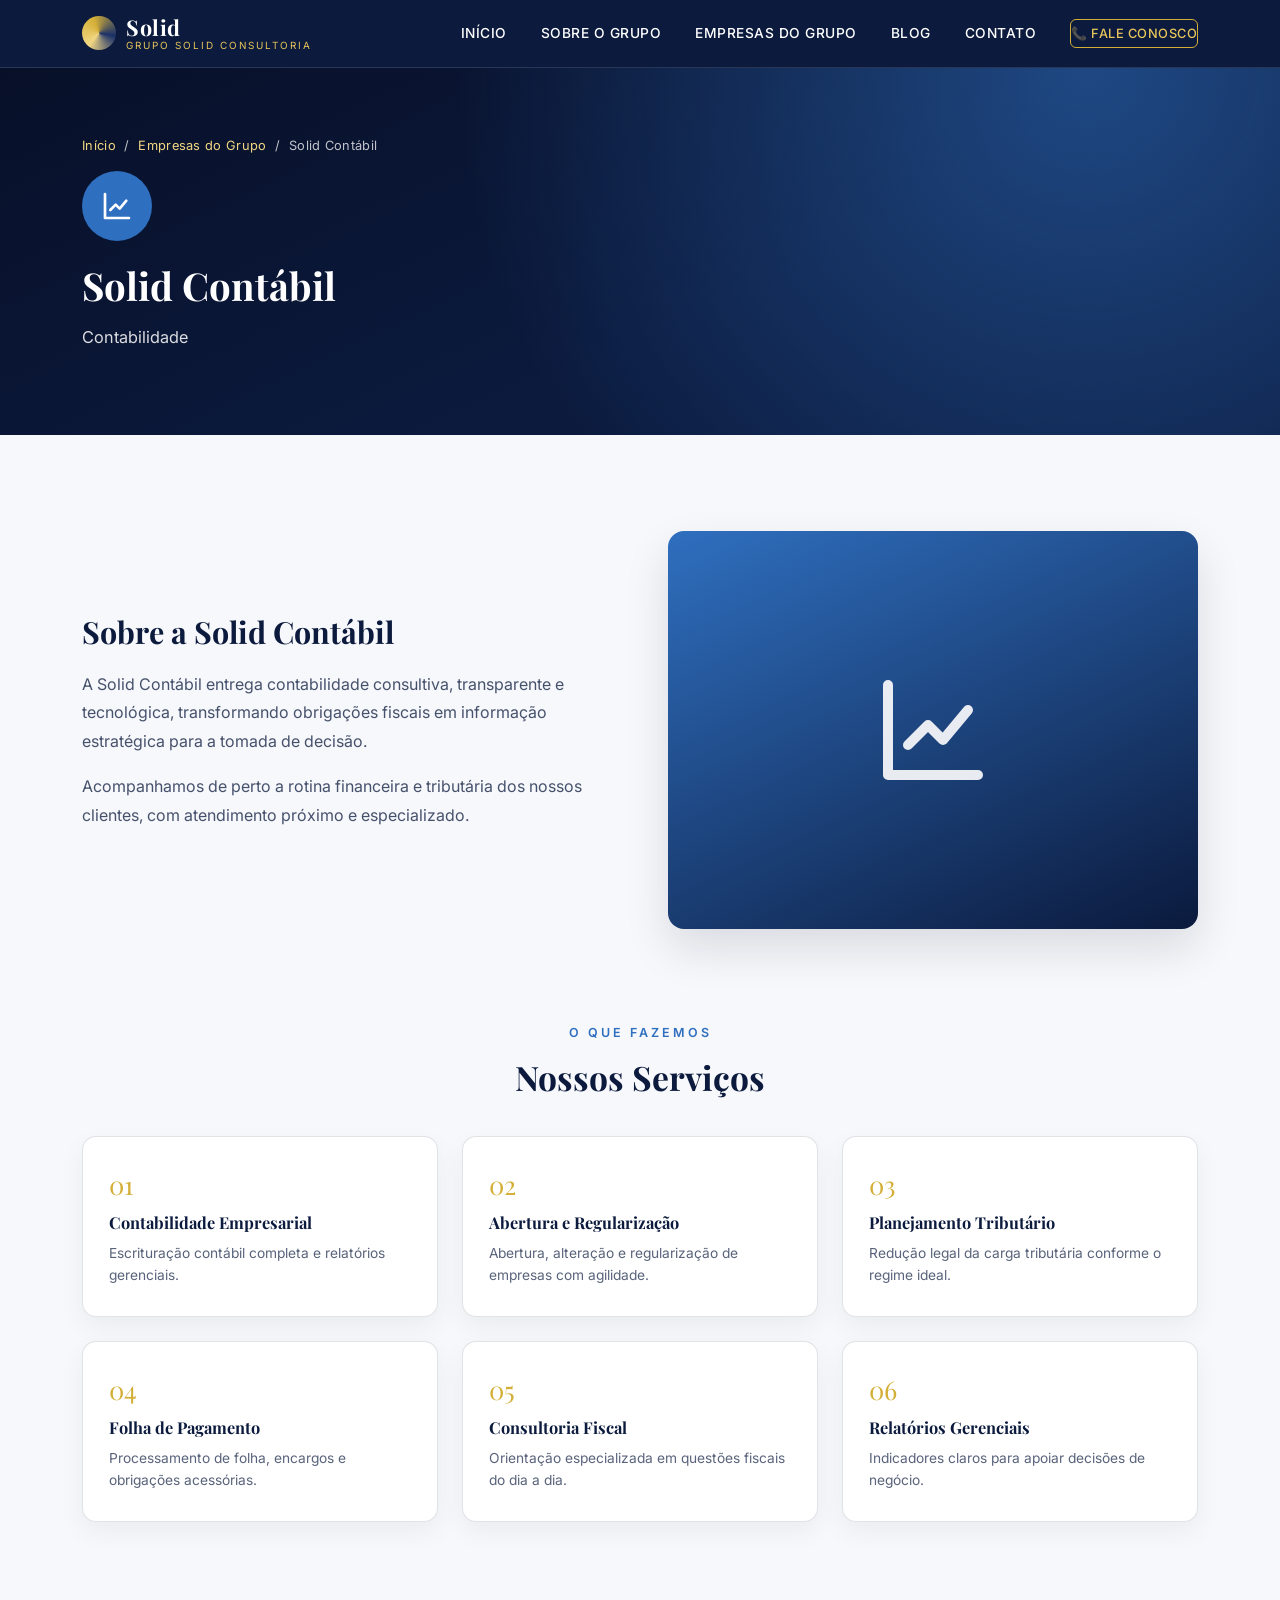
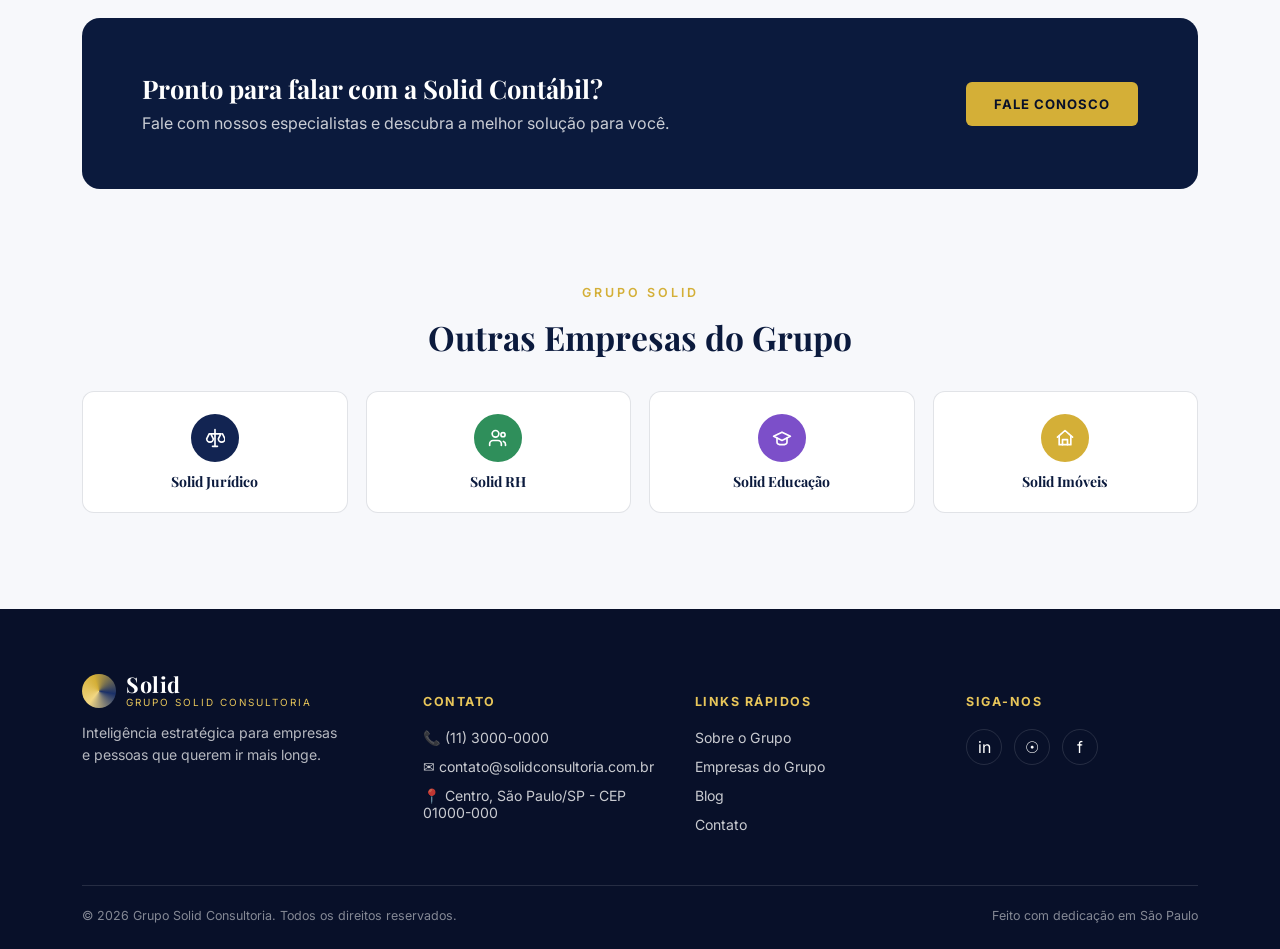
==== solid-contabil.html @ 3249cf97 "Add files via upload" ====
<!DOCTYPE html>
<html lang="pt-BR">
<head>
<meta charset="UTF-8">
<meta name="viewport" content="width=device-width, initial-scale=1.0">
<title>Solid Contábil | Grupo Solid Consultoria</title>
<link rel="preconnect" href="https://fonts.googleapis.com">
<link href="https://fonts.googleapis.com/css2?family=Playfair+Display:wght@600;700&family=Inter:wght@400;500;600;700&display=swap" rel="stylesheet">
<link rel="stylesheet" href="style.css">
</head>
<body>

<header class="site-header">
  <div class="header-inner">
    <a href="index.html" class="brand">
      <span class="brand-mark"></span>
      <span class="brand-text"><strong>Solid</strong><span>Grupo Solid Consultoria</span></span>
    </a>
    <button class="nav-toggle" aria-label="Abrir menu">&#9776;</button>
    <nav class="main-nav">
      <a href="index.html">Início</a>
      <a href="index.html#sobre">Sobre o Grupo</a>
      <a href="index.html#empresas">Empresas do Grupo</a>
      <a href="index.html#blog">Blog</a>
      <a href="index.html#contato">Contato</a>
      <a href="index.html#contato" class="cta-btn">&#128222; Fale Conosco</a>
    </nav>
  </div>
</header>

<section class="page-hero" style="background:radial-gradient(circle at 85% 0%, rgba(47,111,191,.55), transparent 55%), linear-gradient(155deg,var(--navy-950),var(--navy-900) 60%);">
  <div class="container">
    <div class="breadcrumb"><a href="index.html">Início</a> &nbsp;/&nbsp; <a href="index.html#empresas">Empresas do Grupo</a> &nbsp;/&nbsp; Solid Contábil</div>
    <span class="icon-badge" style="background:#2f6fbf;"><svg viewBox="0 0 24 24" fill="none" stroke="currentColor" stroke-width="2" stroke-linecap="round" stroke-linejoin="round"><path d="M3 3v18h18"/><path d="M7 15l4-4 3 3 5-6"/></svg></span>
    <h1>Solid Contábil</h1>
    <p>Contabilidade</p>
  </div>
</section>

<section class="section">
  <div class="container about-grid">
    <div class="about-copy">
      <h2>Sobre a Solid Contábil</h2>
      <p>A Solid Contábil entrega contabilidade consultiva, transparente e tecnológica, transformando obrigações fiscais em informação estratégica para a tomada de decisão.</p>
      <p>Acompanhamos de perto a rotina financeira e tributária dos nossos clientes, com atendimento próximo e especializado.</p>
    </div>
    <div class="about-visual" style="background:linear-gradient(155deg, #2f6fbf, var(--navy-900));">
      <svg viewBox="0 0 24 24" fill="none" stroke="currentColor" stroke-width="2" stroke-linecap="round" stroke-linejoin="round"><path d="M3 3v18h18"/><path d="M7 15l4-4 3 3 5-6"/></svg>
    </div>
  </div>
</section>

<section class="section" style="padding-top:0;">
  <div class="container">
    <div class="section-head" style="margin-bottom:40px;">
      <span class="eyebrow" style="color:#2f6fbf;">O Que Fazemos</span>
      <h2>Nossos Serviços</h2>
    </div>
    <div class="services-grid">
            <div class="service-item">
        <span class="num">01</span>
        <h4>Contabilidade Empresarial</h4>
        <p>Escrituração contábil completa e relatórios gerenciais.</p>
      </div>
      <div class="service-item">
        <span class="num">02</span>
        <h4>Abertura e Regularização</h4>
        <p>Abertura, alteração e regularização de empresas com agilidade.</p>
      </div>
      <div class="service-item">
        <span class="num">03</span>
        <h4>Planejamento Tributário</h4>
        <p>Redução legal da carga tributária conforme o regime ideal.</p>
      </div>
      <div class="service-item">
        <span class="num">04</span>
        <h4>Folha de Pagamento</h4>
        <p>Processamento de folha, encargos e obrigações acessórias.</p>
      </div>
      <div class="service-item">
        <span class="num">05</span>
        <h4>Consultoria Fiscal</h4>
        <p>Orientação especializada em questões fiscais do dia a dia.</p>
      </div>
      <div class="service-item">
        <span class="num">06</span>
        <h4>Relatórios Gerenciais</h4>
        <p>Indicadores claros para apoiar decisões de negócio.</p>
      </div>
    </div>
  </div>
</section>

<section class="section" style="padding-top:0;">
  <div class="container">
    <div class="cta-band">
      <div>
        <h3>Pronto para falar com a Solid Contábil?</h3>
        <p>Fale com nossos especialistas e descubra a melhor solução para você.</p>
      </div>
      <a href="index.html#contato" class="btn-solid">Fale Conosco</a>
    </div>
  </div>
</section>

<section class="section other-services" style="padding-top:0;">
  <div class="container">
    <div class="section-head" style="margin-bottom:34px;">
      <span class="eyebrow">Grupo Solid</span>
      <h2>Outras Empresas do Grupo</h2>
    </div>
    <div class="mini-card-grid">
            <a class="mini-card" href="solid-juridico.html">
        <span class="card-icon icon-juridico"><svg viewBox="0 0 24 24" fill="none" stroke="currentColor" stroke-width="2" stroke-linecap="round" stroke-linejoin="round"><path d="M12 2v20M5 7l-3 6a4 4 0 0 0 8 0l-3-6M19 7l-3 6a4 4 0 0 0 8 0l-3-6M5 7h14M9 22h6"/></svg></span>
        <h4>Solid Jurídico</h4>
      </a>
      <a class="mini-card" href="solid-rh.html">
        <span class="card-icon icon-rh"><svg viewBox="0 0 24 24" fill="none" stroke="currentColor" stroke-width="2" stroke-linecap="round" stroke-linejoin="round"><circle cx="9" cy="7" r="4"/><path d="M2 21v-2a4 4 0 0 1 4-4h6a4 4 0 0 1 4 4v2"/><circle cx="18" cy="8" r="2.5"/><path d="M21 21v-1.5a3.5 3.5 0 0 0-2.5-3.36"/></svg></span>
        <h4>Solid RH</h4>
      </a>
      <a class="mini-card" href="solid-educacao.html">
        <span class="card-icon icon-educacao"><svg viewBox="0 0 24 24" fill="none" stroke="currentColor" stroke-width="2" stroke-linecap="round" stroke-linejoin="round"><path d="M22 10L12 5 2 10l10 5 10-5z"/><path d="M6 12v5c0 1.7 2.7 3 6 3s6-1.3 6-3v-5"/></svg></span>
        <h4>Solid Educação</h4>
      </a>
      <a class="mini-card" href="solid-imoveis.html">
        <span class="card-icon icon-imoveis"><svg viewBox="0 0 24 24" fill="none" stroke="currentColor" stroke-width="2" stroke-linecap="round" stroke-linejoin="round"><path d="M3 11l9-8 9 8"/><path d="M5 10v10h14V10"/><path d="M9 20v-6h6v6"/></svg></span>
        <h4>Solid Imóveis</h4>
      </a>
    </div>
  </div>
</section>

<footer class="site-footer" id="contato">
  <div class="container">
    <div class="footer-grid">
      <div class="footer-brand">
        <div class="brand">
          <span class="brand-mark"></span>
          <span class="brand-text"><strong>Solid</strong><span>Grupo Solid Consultoria</span></span>
        </div>
        <p>Inteligência estratégica para empresas e pessoas que querem ir mais longe.</p>
      </div>
      <div>
        <h5>Contato</h5>
        <ul>
          <li>&#128222; (11) 3000-0000</li>
          <li>&#9993; contato@solidconsultoria.com.br</li>
          <li>&#128205; Centro, São Paulo/SP - CEP 01000-000</li>
        </ul>
      </div>
      <div>
        <h5>Links Rápidos</h5>
        <ul>
          <li><a href="index.html#sobre">Sobre o Grupo</a></li>
          <li><a href="index.html#empresas">Empresas do Grupo</a></li>
          <li><a href="index.html#blog">Blog</a></li>
          <li><a href="index.html#contato">Contato</a></li>
        </ul>
      </div>
      <div>
        <h5>Siga-nos</h5>
        <div class="socials">
          <a href="#" aria-label="LinkedIn">in</a>
          <a href="#" aria-label="Instagram">&#9737;</a>
          <a href="#" aria-label="Facebook">f</a>
        </div>
      </div>
    </div>
    <div class="footer-bottom">
      <span>&copy; 2026 Grupo Solid Consultoria. Todos os direitos reservados.</span>
      <span>Feito com dedicação em São Paulo</span>
    </div>
  </div>
</footer>

<script src="script.js"></script>
</body>
</html>
---- style.css ----
/* ===== Grupo Solid — shared stylesheet ===== */
:root{
  --navy-950:#081029;
  --navy-900:#0b1a3d;
  --navy-800:#122452;
  --navy-700:#1a3068;
  --gold-500:#d4af37;
  --gold-400:#e8c65a;
  --gold-300:#f2d783;
  --white:#ffffff;
  --off-white:#f7f8fb;
  --line:rgba(255,255,255,0.12);
  --line-dark:rgba(11,26,61,0.12);
  --shadow:0 20px 45px rgba(8,16,41,0.12);
  --radius:14px;
  --serif:'Playfair Display', Georgia, serif;
  --sans:'Inter', 'Segoe UI', Helvetica, Arial, sans-serif;
}

*{box-sizing:border-box;}
html{scroll-behavior:smooth;}
body{
  margin:0;
  font-family:var(--sans);
  color:var(--navy-900);
  background:var(--off-white);
  -webkit-font-smoothing:antialiased;
}
img{max-width:100%;display:block;}
a{text-decoration:none;color:inherit;}
ul{margin:0;padding:0;list-style:none;}
h1,h2,h3,h4{font-family:var(--serif);margin:0;line-height:1.15;}
p{margin:0;}
.container{max-width:1180px;margin:0 auto;padding:0 32px;}

/* focus visibility */
a:focus-visible,button:focus-visible{
  outline:2px solid var(--gold-400);
  outline-offset:3px;
}

/* ===== Header ===== */
.site-header{
  position:sticky;top:0;z-index:100;
  background:var(--navy-900);
  border-bottom:1px solid var(--line);
}
.header-inner{
  display:flex;align-items:center;justify-content:space-between;
  padding:16px 32px;max-width:1180px;margin:0 auto;
}
.brand{display:flex;align-items:center;gap:10px;color:var(--white);}
.brand-mark{
  width:34px;height:34px;border-radius:50%;
  background:conic-gradient(from 220deg,var(--gold-300),var(--gold-500),var(--navy-700),var(--gold-300));
  flex:none;
}
.brand-text{display:flex;flex-direction:column;line-height:1.1;}
.brand-text strong{font-family:var(--serif);font-size:1.35rem;letter-spacing:.5px;color:var(--white);}
.brand-text span{font-size:.62rem;letter-spacing:2px;color:var(--gold-400);text-transform:uppercase;}

.main-nav{display:flex;align-items:center;gap:34px;}
.main-nav a{
  color:var(--white);font-size:.86rem;letter-spacing:.5px;
  font-weight:500;text-transform:uppercase;position:relative;padding:6px 0;
}
.main-nav a.active{color:var(--gold-400);}
.main-nav a:not(.cta-btn)::after{
  content:"";position:absolute;left:0;bottom:-2px;height:2px;width:0;
  background:var(--gold-400);transition:width .25s ease;
}
.main-nav a:not(.cta-btn):hover::after{width:100%;}

.cta-btn{
  border:1px solid var(--gold-500);color:var(--gold-400)!important;
  padding:10px 20px;border-radius:6px;font-size:.8rem!important;
  display:inline-flex;align-items:center;gap:8px;white-space:nowrap;
  transition:background .2s ease,color .2s ease;
}
.cta-btn:hover{background:var(--gold-500);color:var(--navy-900)!important;}

.nav-toggle{display:none;background:none;border:0;color:var(--white);font-size:1.6rem;cursor:pointer;}

/* ===== Hero (home) ===== */
.hero{
  position:relative;overflow:hidden;
  background:linear-gradient(155deg,var(--navy-950) 0%,var(--navy-900) 55%,var(--navy-800) 100%);
  color:var(--white);
  padding:88px 0 100px;
}
.hero::before{
  content:"";position:absolute;right:-140px;top:-140px;width:420px;height:420px;
  border-radius:50%;background:radial-gradient(circle at 30% 30%,rgba(212,175,55,.25),transparent 65%);
}
.hero-grid{
  display:grid;grid-template-columns:1.05fr .95fr;gap:56px;align-items:center;
  position:relative;z-index:2;
}
.eyebrow{
  color:var(--gold-400);font-size:.78rem;letter-spacing:3px;text-transform:uppercase;
  font-weight:600;margin-bottom:18px;display:block;
}
.hero h1{font-size:2.7rem;color:var(--white);font-weight:700;}
.hero h1 .accent{color:var(--gold-400);display:block;}
.hero p{margin-top:22px;font-size:1.02rem;line-height:1.75;color:rgba(255,255,255,0.85);max-width:480px;}
.btn-outline{
  margin-top:32px;display:inline-flex;align-items:center;gap:10px;
  border:1px solid var(--gold-500);color:var(--gold-400);
  padding:14px 26px;border-radius:6px;font-size:.82rem;letter-spacing:1px;
  text-transform:uppercase;font-weight:600;transition:all .25s ease;
}
.btn-outline:hover{background:var(--gold-500);color:var(--navy-950);gap:14px;}

.hero-visual{
  position:relative;border-radius:18px;overflow:hidden;
  aspect-ratio:4/3;box-shadow:var(--shadow);
  background:
    linear-gradient(155deg,rgba(212,175,55,.18),transparent 60%),
    linear-gradient(210deg,#1a3068,#0b1a3d 70%);
  display:flex;align-items:flex-end;justify-content:flex-end;padding:24px;
}
.hero-visual .badge{
  background:var(--navy-950);border:1px solid var(--line);border-radius:10px;
  padding:14px 22px;display:flex;align-items:center;gap:10px;
}
.hero-visual .badge strong{font-family:var(--serif);color:var(--white);font-size:1.15rem;}
.hero-visual .badge span{display:block;font-size:.58rem;letter-spacing:2px;color:var(--gold-400);text-transform:uppercase;}
.hero-visual .rings{position:absolute;inset:0;opacity:.5;}

/* ===== Section headers ===== */
.section{padding:96px 0;}
.section-head{text-align:center;max-width:640px;margin:0 auto 56px;}
.section-head .eyebrow{color:var(--gold-500);}
.section-head h2{font-size:2.1rem;color:var(--navy-900);margin-bottom:16px;}
.section-head p{color:var(--navy-900);opacity:.72;line-height:1.7;}

/* ===== Company cards ===== */
.companies{background:var(--off-white);}
.card-grid{
  display:grid;grid-template-columns:repeat(5,1fr);gap:22px;
}
.company-card{
  background:var(--white);border:1px solid var(--line-dark);border-radius:var(--radius);
  padding:34px 24px 28px;text-align:center;
  box-shadow:0 10px 30px rgba(8,16,41,0.05);
  transition:transform .25s ease,box-shadow .25s ease,border-color .25s ease;
  display:flex;flex-direction:column;align-items:center;
}
.company-card:hover{transform:translateY(-8px);box-shadow:0 24px 40px rgba(8,16,41,0.14);border-color:var(--gold-400);}
.card-icon{
  width:64px;height:64px;border-radius:50%;display:flex;align-items:center;justify-content:center;
  margin-bottom:18px;color:var(--white);
}
.card-icon svg{width:28px;height:28px;}
.company-card h3{font-size:1.02rem;color:var(--navy-900);margin-bottom:8px;letter-spacing:.3px;}
.company-card .desc{font-size:.82rem;color:var(--navy-900);opacity:.65;margin-bottom:20px;line-height:1.5;}
.card-link{
  margin-top:auto;font-size:.78rem;font-weight:700;letter-spacing:.5px;text-transform:uppercase;
  color:var(--navy-900);display:inline-flex;align-items:center;gap:6px;
}
.card-link svg{width:14px;height:14px;transition:transform .2s ease;}
.company-card:hover .card-link svg{transform:translateX(4px);}

/* icon color themes */
.icon-juridico{background:var(--navy-800);}
.icon-rh{background:#2f8f5b;}
.icon-contabil{background:#2f6fbf;}
.icon-educacao{background:#7c4fc9;}
.icon-imoveis{background:var(--gold-500);}
.card-link.link-juridico{color:var(--navy-800);}
.card-link.link-rh{color:#2f8f5b;}
.card-link.link-contabil{color:#2f6fbf;}
.card-link.link-educacao{color:#7c4fc9;}
.card-link.link-imoveis{color:#b8860b;}

/* ===== Feature strip ===== */
.feature-strip{
  background:var(--white);border:1px solid var(--line-dark);border-radius:var(--radius);
  display:grid;grid-template-columns:repeat(4,1fr);
  box-shadow:var(--shadow);overflow:hidden;
}
.feature{
  padding:32px 26px;text-align:center;border-right:1px solid var(--line-dark);
}
.feature:last-child{border-right:none;}
.feature .ficon{
  width:46px;height:46px;margin:0 auto 16px;border-radius:50%;
  background:rgba(212,175,55,.12);display:flex;align-items:center;justify-content:center;color:var(--gold-500);
}
.feature .ficon svg{width:22px;height:22px;}
.feature h4{font-size:.92rem;color:var(--navy-900);margin-bottom:8px;letter-spacing:.3px;}
.feature p{font-size:.8rem;color:var(--navy-900);opacity:.65;line-height:1.5;}

/* ===== Footer ===== */
.site-footer{background:var(--navy-950);color:var(--white);padding:64px 0 26px;}
.footer-grid{
  display:grid;grid-template-columns:1.3fr 1fr 1fr 1fr;gap:40px;padding-bottom:40px;border-bottom:1px solid var(--line);
}
.footer-grid h5{
  color:var(--gold-400);font-size:.78rem;letter-spacing:1.5px;text-transform:uppercase;margin-bottom:20px;
}
.footer-brand p{color:rgba(255,255,255,.7);font-size:.88rem;line-height:1.6;margin-top:14px;max-width:260px;}
.footer-grid li{margin-bottom:12px;font-size:.88rem;color:rgba(255,255,255,.78);}
.footer-grid a:hover{color:var(--gold-400);}
.socials{display:flex;gap:12px;margin-top:4px;}
.socials a{
  width:36px;height:36px;border-radius:50%;border:1px solid var(--line);
  display:flex;align-items:center;justify-content:center;transition:all .2s ease;
}
.socials a:hover{background:var(--gold-500);border-color:var(--gold-500);color:var(--navy-950);}
.footer-bottom{
  padding-top:22px;display:flex;justify-content:space-between;flex-wrap:wrap;gap:10px;
  font-size:.78rem;color:rgba(255,255,255,.5);
}

/* ===== Inner page hero (sub-pages) ===== */
.page-hero{
  padding:70px 0 84px;color:var(--white);position:relative;overflow:hidden;
}
.page-hero .container{position:relative;z-index:2;}
.page-hero .breadcrumb{
  font-size:.8rem;color:rgba(255,255,255,.75);margin-bottom:18px;letter-spacing:.3px;
}
.page-hero .breadcrumb a{color:var(--gold-300);}
.page-hero .icon-badge{
  width:70px;height:70px;border-radius:50%;display:flex;align-items:center;justify-content:center;
  margin-bottom:22px;color:var(--white);
}
.page-hero .icon-badge svg{width:32px;height:32px;}
.page-hero h1{font-size:2.4rem;color:var(--white);margin-bottom:16px;}
.page-hero p{font-size:1.02rem;color:rgba(255,255,255,.85);max-width:600px;line-height:1.75;}

.about-grid{display:grid;grid-template-columns:1fr 1fr;gap:56px;align-items:center;}
.about-visual{
  aspect-ratio:4/3;border-radius:16px;box-shadow:var(--shadow);
  display:flex;align-items:center;justify-content:center;color:var(--white);
}
.about-visual svg{width:120px;height:120px;opacity:.9;}
.about-copy h2{font-size:1.9rem;color:var(--navy-900);margin-bottom:20px;}
.about-copy p{color:var(--navy-900);opacity:.75;line-height:1.8;margin-bottom:16px;}

.services-grid{display:grid;grid-template-columns:repeat(3,1fr);gap:24px;}
.service-item{
  background:var(--white);border:1px solid var(--line-dark);border-radius:var(--radius);
  padding:30px 26px;box-shadow:0 10px 26px rgba(8,16,41,.05);
}
.service-item .num{font-family:var(--serif);font-size:1.6rem;color:var(--gold-500);margin-bottom:12px;display:block;}
.service-item h4{font-size:1.02rem;color:var(--navy-900);margin-bottom:10px;}
.service-item p{font-size:.86rem;color:var(--navy-900);opacity:.68;line-height:1.6;}

.cta-band{
  background:var(--navy-900);color:var(--white);border-radius:18px;
  padding:56px 60px;display:flex;justify-content:space-between;align-items:center;gap:30px;flex-wrap:wrap;
}
.cta-band h3{font-size:1.6rem;color:var(--white);margin-bottom:10px;}
.cta-band p{color:rgba(255,255,255,.78);}
.btn-solid{
  background:var(--gold-500);color:var(--navy-950);padding:14px 28px;border-radius:6px;
  font-size:.82rem;letter-spacing:1px;text-transform:uppercase;font-weight:700;white-space:nowrap;
  transition:background .2s ease;
}
.btn-solid:hover{background:var(--gold-400);}

.other-services{padding-top:0;}
.mini-card-grid{display:grid;grid-template-columns:repeat(4,1fr);gap:18px;}
.mini-card{
  background:var(--white);border:1px solid var(--line-dark);border-radius:12px;
  padding:22px 18px;text-align:center;transition:transform .2s ease,box-shadow .2s ease;
}
.mini-card:hover{transform:translateY(-5px);box-shadow:0 16px 28px rgba(8,16,41,.1);}
.mini-card .card-icon{width:48px;height:48px;margin:0 auto 12px;}
.mini-card .card-icon svg{width:20px;height:20px;}
.mini-card h4{font-size:.88rem;color:var(--navy-900);}

/* ===== Responsive ===== */
@media (max-width:1024px){
  .card-grid{grid-template-columns:repeat(3,1fr);}
  .feature-strip{grid-template-columns:repeat(2,1fr);}
  .feature{border-right:none;border-bottom:1px solid var(--line-dark);}
  .footer-grid{grid-template-columns:1fr 1fr;}
  .services-grid{grid-template-columns:repeat(2,1fr);}
  .mini-card-grid{grid-template-columns:repeat(2,1fr);}
}
@media (max-width:860px){
  .hero-grid{grid-template-columns:1fr;}
  .hero-visual{order:-1;}
  .about-grid{grid-template-columns:1fr;}
}
@media (max-width:720px){
  .main-nav{
    position:fixed;inset:64px 0 0 0;background:var(--navy-900);flex-direction:column;
    padding:32px;gap:22px;transform:translateX(100%);transition:transform .3s ease;
  }
  .main-nav.open{transform:translateX(0);}
  .nav-toggle{display:block;}
  .card-grid{grid-template-columns:repeat(2,1fr);}
  .cta-band{flex-direction:column;text-align:center;}
  .hero h1{font-size:2.1rem;}
}
@media (max-width:520px){
  .card-grid{grid-template-columns:1fr;}
  .mini-card-grid{grid-template-columns:1fr;}
}
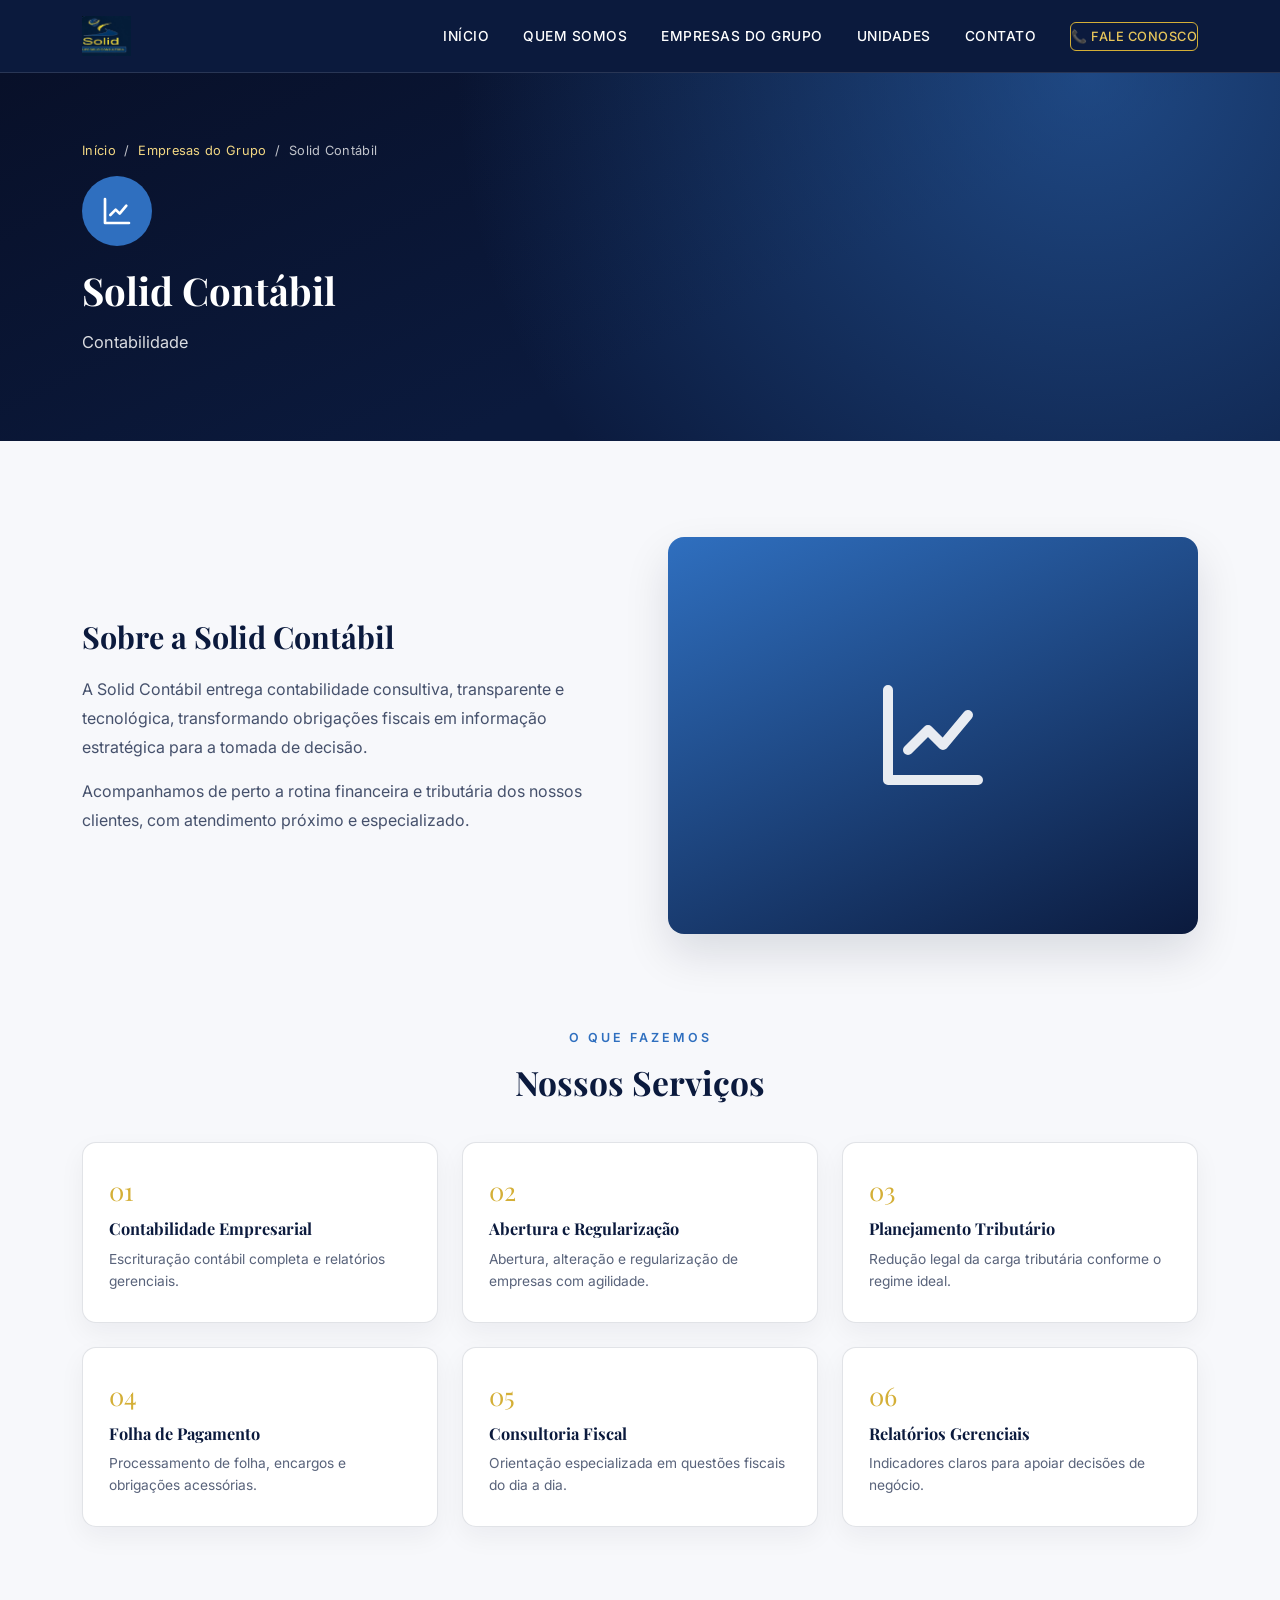
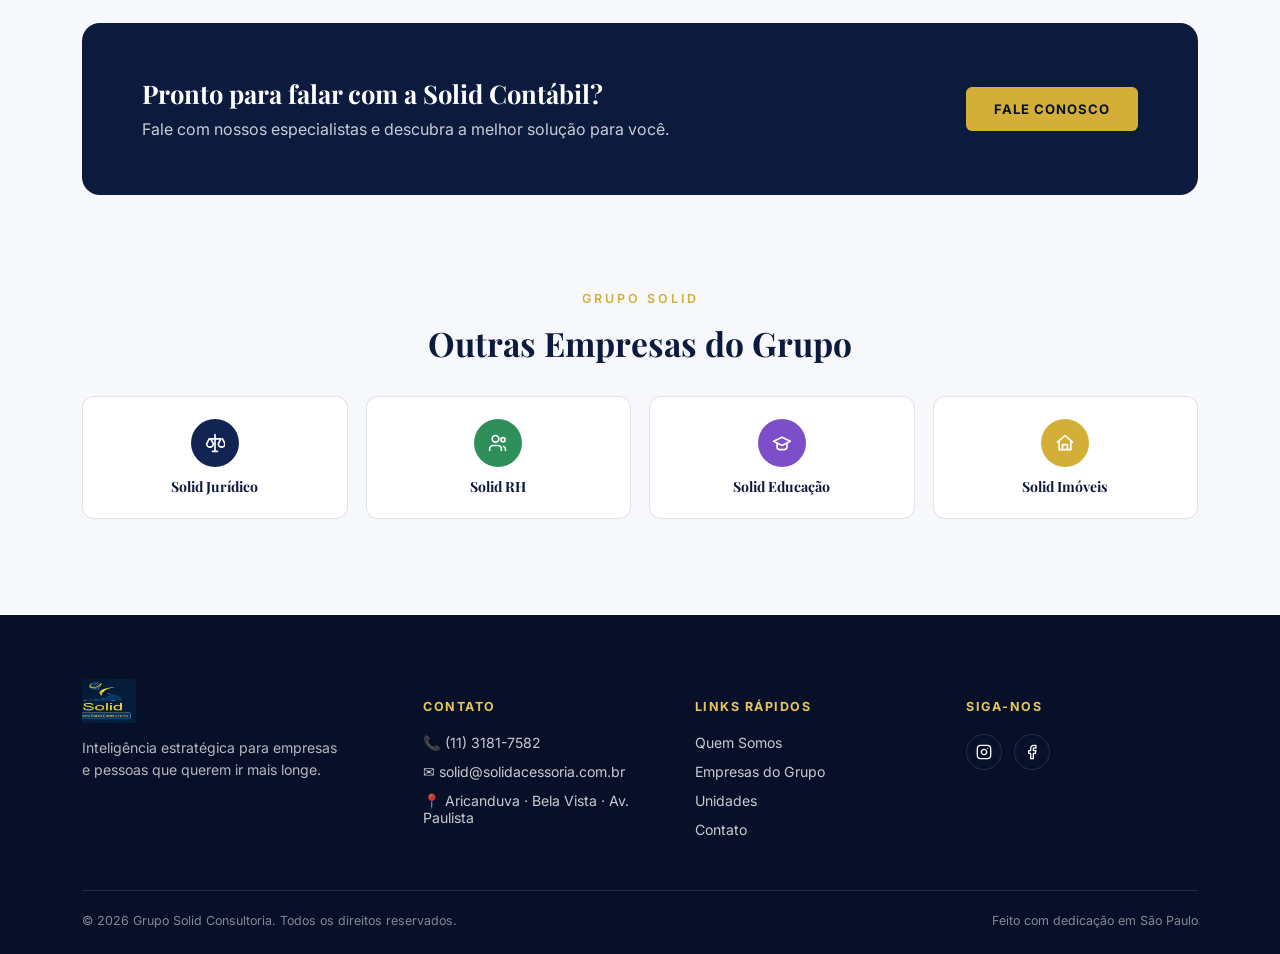
==== commit 551fcf10: "Add files via upload" ====
--- a/solid-contabil.html
+++ b/solid-contabil.html
@@ -13,15 +13,14 @@
 <header class="site-header">
   <div class="header-inner">
     <a href="index.html" class="brand">
-      <span class="brand-mark"></span>
-      <span class="brand-text"><strong>Solid</strong><span>Grupo Solid Consultoria</span></span>
+      <img src="logo-solid.jpg" alt="Grupo Solid Consultoria" class="brand-logo">
     </a>
     <button class="nav-toggle" aria-label="Abrir menu">&#9776;</button>
     <nav class="main-nav">
       <a href="index.html">Início</a>
-      <a href="index.html#sobre">Sobre o Grupo</a>
+      <a href="index.html#quemsomos">Quem Somos</a>
       <a href="index.html#empresas">Empresas do Grupo</a>
-      <a href="index.html#blog">Blog</a>
+      <a href="index.html#unidades">Unidades</a>
       <a href="index.html#contato">Contato</a>
       <a href="index.html#contato" class="cta-btn">&#128222; Fale Conosco</a>
     </nav>
@@ -134,35 +133,37 @@
   <div class="container">
     <div class="footer-grid">
       <div class="footer-brand">
-        <div class="brand">
-          <span class="brand-mark"></span>
-          <span class="brand-text"><strong>Solid</strong><span>Grupo Solid Consultoria</span></span>
+        <div class="brand" style="margin-bottom:14px;">
+          <img src="logo-solid.jpg" alt="Grupo Solid Consultoria" class="footer-logo">
         </div>
         <p>Inteligência estratégica para empresas e pessoas que querem ir mais longe.</p>
       </div>
       <div>
         <h5>Contato</h5>
         <ul>
-          <li>&#128222; (11) 3000-0000</li>
-          <li>&#9993; contato@solidconsultoria.com.br</li>
-          <li>&#128205; Centro, São Paulo/SP - CEP 01000-000</li>
+          <li>&#128222; (11) 3181-7582</li>
+          <li>&#9993; solid@solidacessoria.com.br</li>
+          <li>&#128205; Aricanduva · Bela Vista · Av. Paulista</li>
         </ul>
       </div>
       <div>
         <h5>Links Rápidos</h5>
         <ul>
-          <li><a href="index.html#sobre">Sobre o Grupo</a></li>
+          <li><a href="index.html#quemsomos">Quem Somos</a></li>
           <li><a href="index.html#empresas">Empresas do Grupo</a></li>
-          <li><a href="index.html#blog">Blog</a></li>
+          <li><a href="index.html#unidades">Unidades</a></li>
           <li><a href="index.html#contato">Contato</a></li>
         </ul>
       </div>
       <div>
         <h5>Siga-nos</h5>
         <div class="socials">
-          <a href="#" aria-label="LinkedIn">in</a>
-          <a href="#" aria-label="Instagram">&#9737;</a>
-          <a href="#" aria-label="Facebook">f</a>
+          <a href="#" aria-label="Instagram">
+            <svg viewBox="0 0 24 24" width="16" height="16" fill="none" stroke="currentColor" stroke-width="2" stroke-linecap="round" stroke-linejoin="round"><rect x="2" y="2" width="20" height="20" rx="5"/><path d="M16 11.37A4 4 0 1 1 12.63 8 4 4 0 0 1 16 11.37z"/><line x1="17.5" y1="6.5" x2="17.5" y2="6.5"/></svg>
+          </a>
+          <a href="#" aria-label="Facebook">
+            <svg viewBox="0 0 24 24" width="16" height="16" fill="none" stroke="currentColor" stroke-width="2" stroke-linecap="round" stroke-linejoin="round"><path d="M18 2h-3a5 5 0 0 0-5 5v3H7v4h3v8h4v-8h3l1-4h-4V7a1 1 0 0 1 1-1h3z"/></svg>
+          </a>
         </div>
       </div>
     </div>
--- a/style.css
+++ b/style.css
@@ -301,3 +301,99 @@
   .card-grid{grid-template-columns:1fr;}
   .mini-card-grid{grid-template-columns:1fr;}
 }
+
+/* ===== Logo real (header/footer) ===== */
+.brand-logo{height:40px;width:auto;object-fit:contain;flex:none;}
+.footer-logo{height:44px;width:auto;object-fit:contain;flex:none;}
+
+/* ===== Hero em imagem única ===== */
+.hero-img-full{
+  width:100%;display:block;max-height:640px;object-fit:cover;object-position:center top;
+}
+
+/* ===== Quem Somos ===== */
+.about-copy p{margin-bottom:16px;}
+.mvv-grid{
+  display:grid;grid-template-columns:repeat(3,1fr);gap:22px;margin-top:48px;
+}
+.mvv-card{
+  background:var(--white);border:1px solid var(--line-dark);border-radius:var(--radius);
+  padding:30px 26px;box-shadow:0 10px 26px rgba(8,16,41,.05);
+}
+.mvv-card h4{
+  color:var(--gold-500);font-size:.78rem;letter-spacing:2px;text-transform:uppercase;
+  margin-bottom:14px;font-family:var(--sans);font-weight:700;
+}
+.mvv-card p{font-size:.9rem;color:var(--navy-900);opacity:.75;line-height:1.7;}
+.mvv-card ul{margin-top:2px;}
+.mvv-card li{font-size:.9rem;color:var(--navy-900);opacity:.8;line-height:1.7;margin-bottom:10px;}
+.mvv-card li strong{color:var(--navy-900);opacity:1;}
+
+/* ===== Unidades ===== */
+.units-grid{display:grid;grid-template-columns:repeat(3,1fr);gap:22px;}
+.unit-card{
+  background:var(--white);border:1px solid var(--line-dark);border-radius:var(--radius);
+  padding:30px 26px;box-shadow:0 10px 26px rgba(8,16,41,.05);text-align:center;
+}
+.unit-card .unit-icon{
+  width:50px;height:50px;border-radius:50%;background:rgba(212,175,55,.12);
+  display:flex;align-items:center;justify-content:center;margin:0 auto 16px;color:var(--gold-500);
+}
+.unit-card .unit-icon svg{width:22px;height:22px;}
+.unit-card h4{font-size:1rem;color:var(--navy-900);margin-bottom:10px;}
+.unit-card p{font-size:.86rem;color:var(--navy-900);opacity:.7;line-height:1.6;}
+
+/* ===== Contato (formulário + info) ===== */
+.contact-section{background:var(--navy-950);color:var(--white);padding:96px 0;}
+.contact-grid{display:grid;grid-template-columns:.9fr 1.1fr;gap:56px;}
+.contact-info .eyebrow{color:var(--gold-400);}
+.contact-info h2{font-size:2.1rem;color:var(--white);margin:14px 0 16px;}
+.contact-info>p{color:rgba(255,255,255,.75);line-height:1.7;margin-bottom:36px;}
+.contact-item{display:flex;align-items:flex-start;gap:16px;margin-bottom:26px;}
+.contact-item .icon{
+  width:44px;height:44px;border-radius:50%;background:rgba(212,175,55,.14);
+  display:flex;align-items:center;justify-content:center;color:var(--gold-400);flex:none;
+}
+.contact-item .icon svg{width:20px;height:20px;}
+.contact-item h5{font-size:.78rem;letter-spacing:1.5px;text-transform:uppercase;color:var(--gold-400);margin-bottom:4px;}
+.contact-item p{font-size:.92rem;color:rgba(255,255,255,.85);}
+.contact-item p+p{margin-top:4px;}
+.contact-item p strong{color:var(--gold-300);}
+
+.contact-form{
+  background:var(--white);border-radius:var(--radius);padding:40px 36px;box-shadow:var(--shadow);
+}
+.contact-form h3{color:var(--navy-900);font-size:1.4rem;margin-bottom:24px;}
+.form-row{display:grid;grid-template-columns:1fr 1fr;gap:18px;}
+.form-group{margin-bottom:18px;}
+.form-group.full{grid-column:1/-1;}
+.form-group label{
+  display:block;font-size:.78rem;font-weight:600;color:var(--navy-900);margin-bottom:8px;
+  letter-spacing:.3px;
+}
+.form-group input,.form-group select,.form-group textarea{
+  width:100%;padding:12px 14px;border:1px solid var(--line-dark);border-radius:8px;
+  font-family:var(--sans);font-size:.9rem;color:var(--navy-900);background:var(--off-white);
+  transition:border-color .2s ease;
+}
+.form-group input:focus,.form-group select:focus,.form-group textarea:focus{
+  outline:none;border-color:var(--gold-500);
+}
+.form-group textarea{min-height:110px;resize:vertical;}
+.btn-submit{
+  width:100%;background:var(--gold-500);color:var(--navy-950);border:none;padding:15px 26px;
+  border-radius:8px;font-size:.85rem;letter-spacing:1px;text-transform:uppercase;font-weight:700;
+  cursor:pointer;transition:background .2s ease;
+}
+.btn-submit:hover{background:var(--gold-400);}
+.form-success{display:none;margin-top:16px;font-size:.88rem;color:#2f8f5b;font-weight:600;}
+.form-success.show{display:block;}
+
+@media (max-width:1024px){
+  .contact-grid{grid-template-columns:1fr;}
+  .mvv-grid{grid-template-columns:1fr;}
+  .units-grid{grid-template-columns:1fr;}
+}
+@media (max-width:720px){
+  .form-row{grid-template-columns:1fr;}
+}
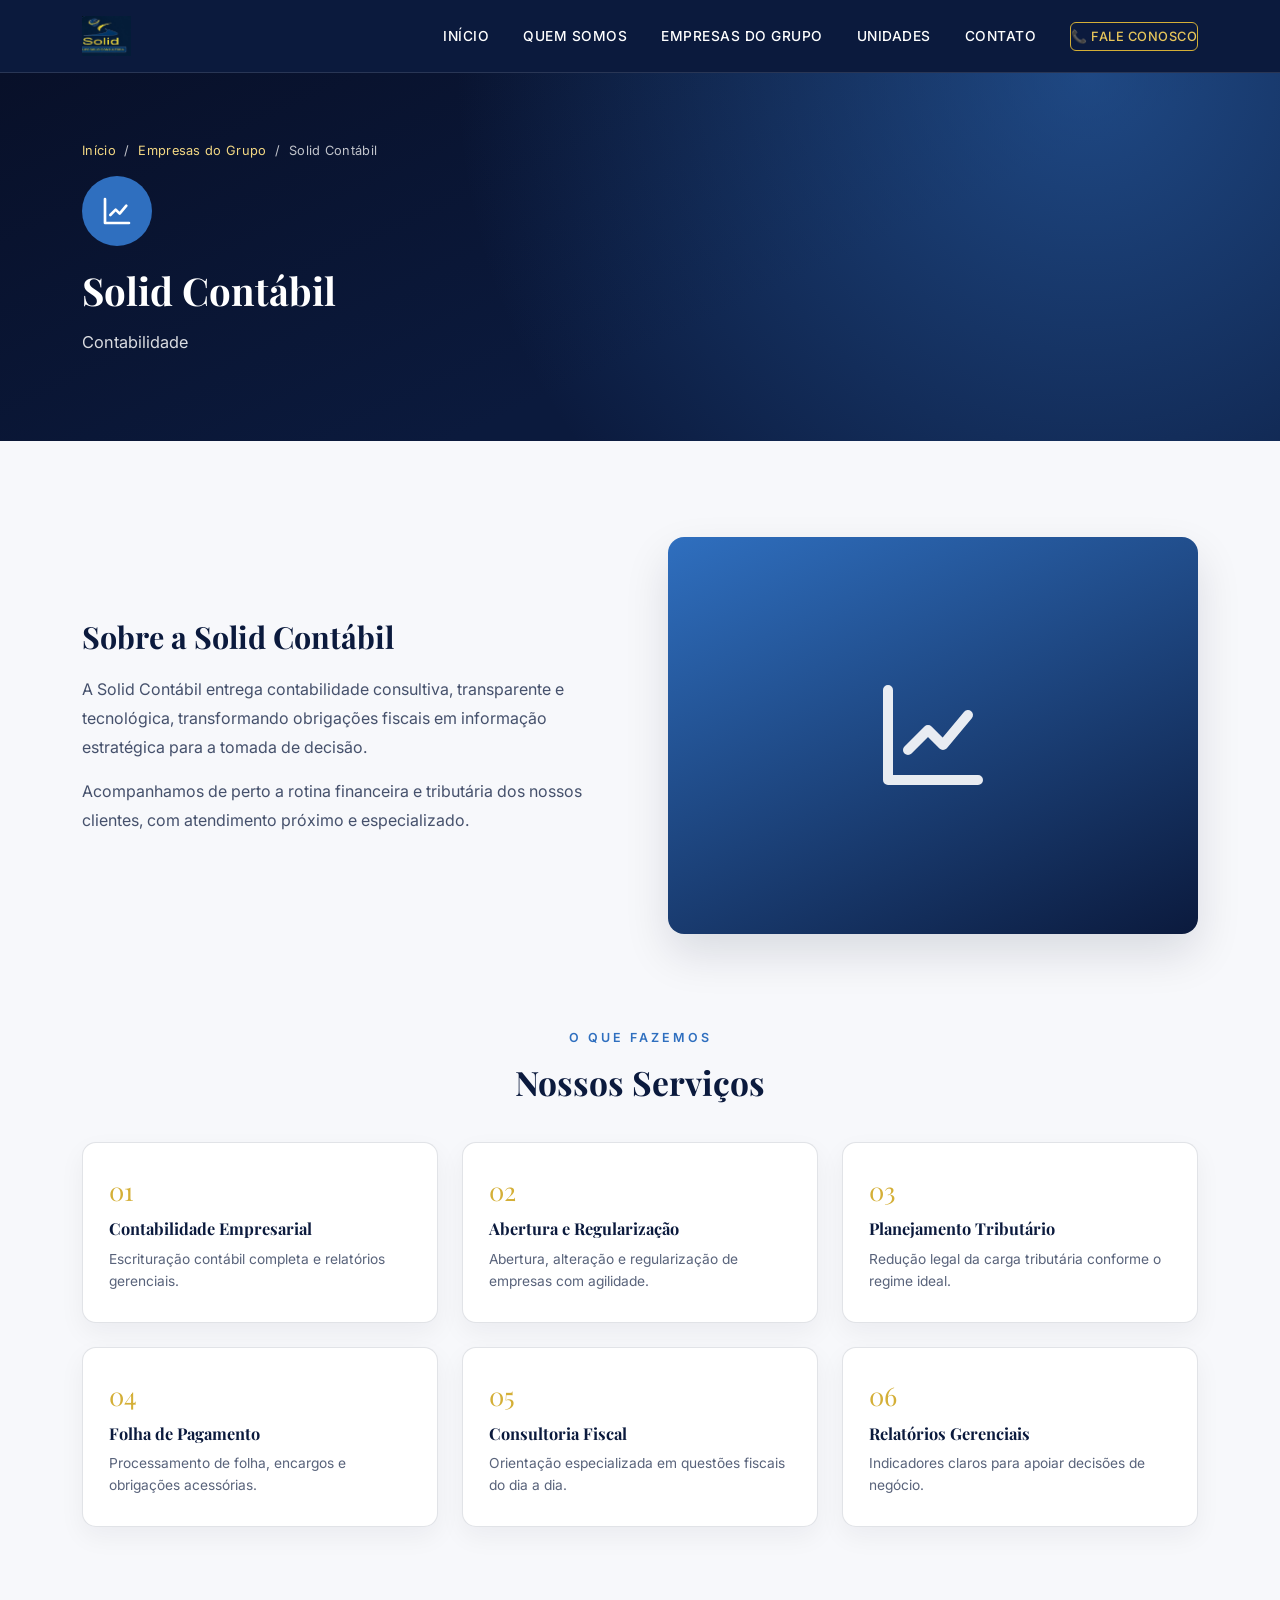
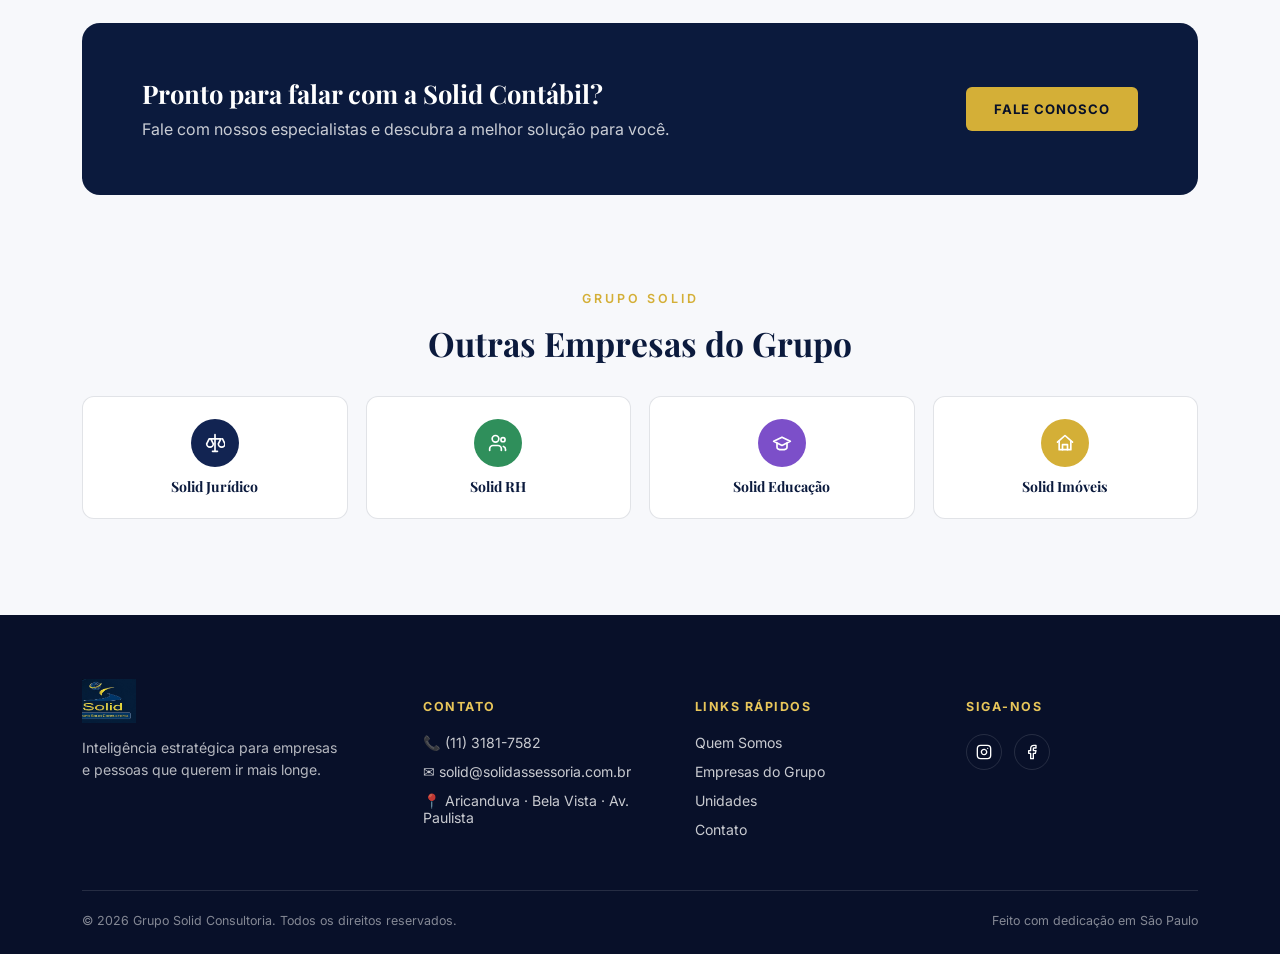
==== commit 769bd126: "Add files via upload" ====
--- a/solid-contabil.html
+++ b/solid-contabil.html
@@ -142,7 +142,7 @@
         <h5>Contato</h5>
         <ul>
           <li>&#128222; (11) 3181-7582</li>
-          <li>&#9993; solid@solidacessoria.com.br</li>
+          <li>&#9993; solid@solidassessoria.com.br</li>
           <li>&#128205; Aricanduva · Bela Vista · Av. Paulista</li>
         </ul>
       </div>
